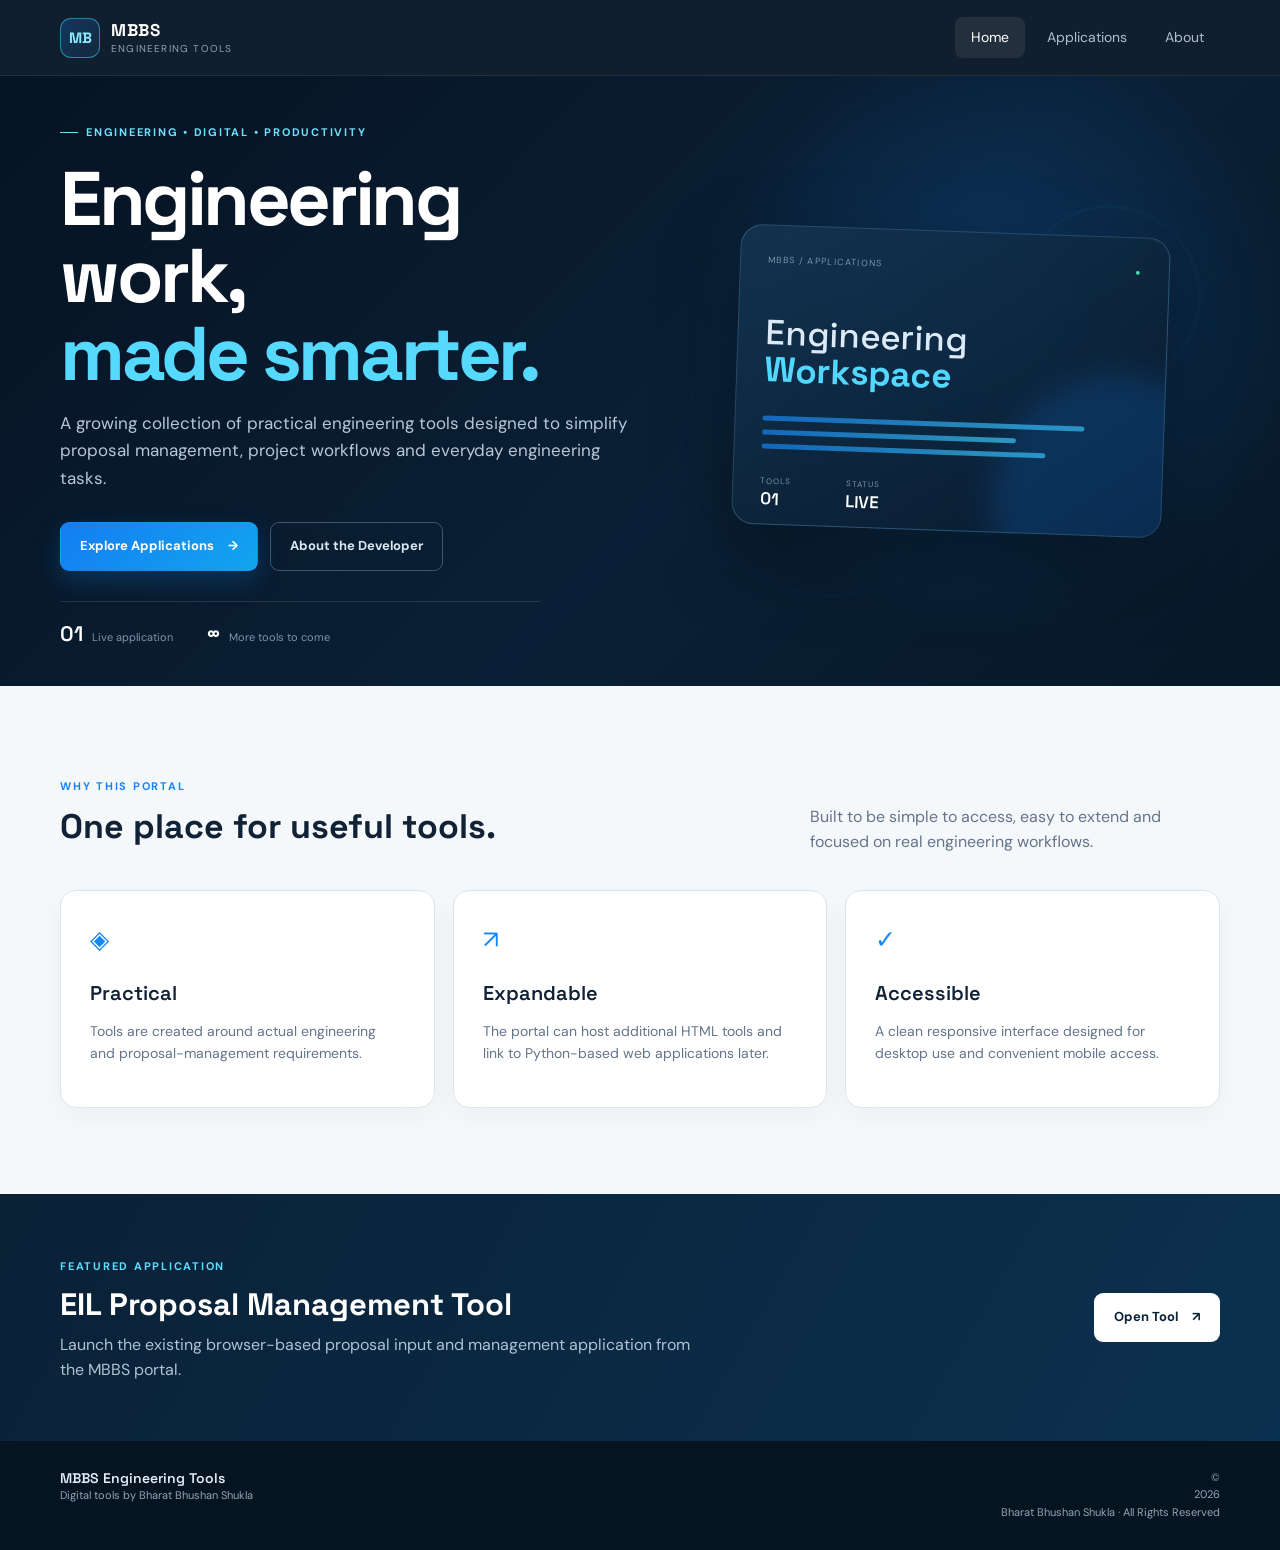
==== index.html @ aa89217a "Add files via upload" ====
<!DOCTYPE html>
<html lang="en">
<head>
  <meta charset="UTF-8">
  <meta name="viewport" content="width=device-width, initial-scale=1.0">
  <meta name="description" content="MBBS Engineering Tools — engineering productivity applications by Bharat Bhushan Shukla.">
  <title>MBBS Engineering Tools | Bharat Bhushan Shukla</title>
  <link rel="icon" type="image/svg+xml" href="assets/favicon.svg">
  <link rel="stylesheet" href="css/style.css">
</head>
<body>
<header class="site-header">
  <div class="container nav-wrap">
    <a class="brand" href="index.html" aria-label="MBBS Engineering Tools home">
      <span class="brand-mark">MB</span>
      <span><b>MBBS</b><small>Engineering Tools</small></span>
    </a>
    <button class="menu-toggle" aria-label="Open navigation">☰</button>
    <nav class="nav">
      <a class="active" href="index.html">Home</a>
      <a href="applications.html">Applications</a>
      <a href="about.html">About</a>
    </nav>
  </div>
</header>

<main>
  <section class="hero">
    <div class="hero-grid container">
      <div class="hero-copy">
        <div class="eyebrow"><span></span> ENGINEERING • DIGITAL • PRODUCTIVITY</div>
        <h1>Engineering work,<br><em>made smarter.</em></h1>
        <p class="hero-text">
          A growing collection of practical engineering tools designed to simplify
          proposal management, project workflows and everyday engineering tasks.
        </p>
        <div class="hero-actions">
          <a class="btn btn-primary" href="applications.html">Explore Applications <span>→</span></a>
          <a class="btn btn-ghost" href="about.html">About the Developer</a>
        </div>
        <div class="hero-meta">
          <div><strong>01</strong><span>Live application</span></div>
          <div><strong>∞</strong><span>More tools to come</span></div>
        </div>
      </div>
      <div class="hero-art" aria-hidden="true">
        <div class="orb orb-one"></div><div class="orb orb-two"></div>
        <div class="dashboard-card">
          <div class="dash-top"><span>MBBS / APPLICATIONS</span><i>●</i></div>
          <div class="dash-title">Engineering<br><b>Workspace</b></div>
          <div class="dash-lines">
            <span style="width:86%"></span><span style="width:68%"></span><span style="width:76%"></span>
          </div>
          <div class="dash-stat-row">
            <div><small>TOOLS</small><b>01</b></div>
            <div><small>STATUS</small><b>LIVE</b></div>
          </div>
          <div class="grid-glow"></div>
        </div>
      </div>
    </div>
  </section>

  <section class="section" id="features">
    <div class="container">
      <div class="section-heading">
        <div><span class="eyebrow">WHY THIS PORTAL</span><h2>One place for useful tools.</h2></div>
        <p>Built to be simple to access, easy to extend and focused on real engineering workflows.</p>
      </div>
      <div class="feature-grid">
        <article class="feature-card"><span class="icon">◈</span><h3>Practical</h3><p>Tools are created around actual engineering and proposal-management requirements.</p></article>
        <article class="feature-card"><span class="icon">↗</span><h3>Expandable</h3><p>The portal can host additional HTML tools and link to Python-based web applications later.</p></article>
        <article class="feature-card"><span class="icon">✓</span><h3>Accessible</h3><p>A clean responsive interface designed for desktop use and convenient mobile access.</p></article>
      </div>
    </div>
  </section>

  <section class="spotlight">
    <div class="container spotlight-inner">
      <div><span class="eyebrow">FEATURED APPLICATION</span><h2>EIL Proposal Management Tool</h2>
        <p>Launch the existing browser-based proposal input and management application from the MBBS portal.</p>
      </div>
      <a class="btn btn-light" href="apps/proposal/bbs15.html">Open Tool <span>↗</span></a>
    </div>
  </section>
</main>

<footer class="footer">
  <div class="container footer-inner">
    <div><b>MBBS Engineering Tools</b><span>Digital tools by Bharat Bhushan Shukla</span></div>
    <div>© <span class="year"></span> Bharat Bhushan Shukla · All Rights Reserved</div>
  </div>
</footer>
<script src="js/script.js"></script>
</body>
</html>
---- css/style.css ----
@import url('https://fonts.googleapis.com/css2?family=DM+Sans:wght@400;500;600;700&family=Space+Grotesk:wght@500;600;700&display=swap');
:root{--navy:#071525;--navy2:#0b2035;--blue:#1787ff;--cyan:#42d7ff;--ink:#122236;--muted:#64748b;--line:#dbe5ef;--bg:#f5f8fb;--white:#fff}
*{box-sizing:border-box}html{scroll-behavior:smooth}body{margin:0;font-family:"DM Sans",Arial,sans-serif;color:var(--ink);background:var(--bg);line-height:1.6}a{text-decoration:none;color:inherit}.container{width:min(1160px,calc(100% - 40px));margin:auto}
.site-header{height:76px;background:rgba(7,21,37,.96);color:#fff;position:sticky;top:0;z-index:20;border-bottom:1px solid rgba(255,255,255,.08);backdrop-filter:blur(12px)}.nav-wrap{height:100%;display:flex;align-items:center;justify-content:space-between}.brand{display:flex;align-items:center;gap:11px}.brand-mark{display:grid;place-items:center;width:40px;height:40px;border:1px solid rgba(66,215,255,.5);border-radius:11px;color:#8feaff;font:700 15px "Space Grotesk";background:linear-gradient(135deg,rgba(23,135,255,.25),rgba(66,215,255,.06))}.brand b{display:block;font:700 17px "Space Grotesk";letter-spacing:.04em}.brand small{display:block;color:#91a4b9;font-size:10px;letter-spacing:.12em;text-transform:uppercase}.nav{display:flex;gap:6px}.nav a{padding:9px 16px;color:#aebfd0;border-radius:8px;font-size:14px}.nav a:hover,.nav a.active{color:#fff;background:rgba(255,255,255,.08)}.menu-toggle{display:none;background:none;border:0;color:#fff;font-size:25px}
.hero{min-height:610px;background:radial-gradient(circle at 78% 42%,rgba(23,135,255,.23),transparent 29%),linear-gradient(135deg,#061322,#0a2036 58%,#071827);color:#fff;overflow:hidden}.hero-grid{min-height:610px;display:grid;grid-template-columns:1.03fr .97fr;align-items:center;gap:50px}.eyebrow{display:inline-flex;align-items:center;gap:8px;font-size:11px;font-weight:700;letter-spacing:.16em;color:#1684f7}.hero .eyebrow{color:#6fe1ff}.eyebrow span{display:inline-block;width:18px;height:1px;background:currentColor}.hero h1,.page-hero h1{font:700 clamp(44px,6vw,76px)/1.02 "Space Grotesk";letter-spacing:-.045em;margin:18px 0}.hero h1 em,.page-hero h1 em{font-style:normal;color:#56d9ff}.hero-text{max-width:600px;color:#b7c7d8;font-size:17px}.hero-actions{display:flex;gap:12px;margin:30px 0}.btn{display:inline-flex;align-items:center;gap:14px;padding:13px 19px;border-radius:9px;font-weight:700;font-size:13px;border:1px solid transparent;transition:.2s transform,.2s box-shadow}.btn:hover{transform:translateY(-2px)}.btn-primary{color:#fff;background:linear-gradient(135deg,#147df2,#12a5ef);box-shadow:0 10px 25px rgba(18,140,240,.22)}.btn-ghost{color:#dbe7f3;border-color:#41566d}.btn-light{color:#0a233a;background:#fff}.hero-meta{display:flex;gap:34px;border-top:1px solid rgba(255,255,255,.12);padding-top:18px;max-width:480px}.hero-meta div{display:flex;gap:9px;align-items:baseline}.hero-meta strong{font:600 21px "Space Grotesk";color:#fff}.hero-meta span{font-size:11px;color:#8195a9}.hero-art{position:relative;height:440px;display:grid;place-items:center}.dashboard-card{position:relative;width:min(430px,90%);height:300px;padding:27px;border:1px solid rgba(126,210,255,.24);border-radius:22px;background:linear-gradient(145deg,rgba(20,53,82,.86),rgba(7,24,42,.9));box-shadow:0 30px 80px rgba(0,0,0,.35);overflow:hidden;transform:rotate(2deg)}.dash-top{display:flex;justify-content:space-between;color:#7894aa;font-size:9px;letter-spacing:.15em}.dash-top i{color:#47dcaa;font-style:normal}.dash-title{font:500 35px/1.05 "Space Grotesk";margin-top:48px;color:#dceaf7}.dash-title b{color:#52d7ff}.dash-lines{display:grid;gap:9px;margin-top:27px}.dash-lines span{display:block;height:5px;border-radius:10px;background:linear-gradient(90deg,#1689ff,#43d8ff);opacity:.65}.dash-stat-row{display:flex;gap:55px;margin-top:26px}.dash-stat-row small,.dash-stat-row b{display:block}.dash-stat-row small{font-size:8px;color:#7894aa;letter-spacing:.12em}.dash-stat-row b{font:600 17px "Space Grotesk";color:#fff}.grid-glow{position:absolute;right:-90px;bottom:-100px;width:260px;height:260px;border-radius:50%;background:rgba(23,135,255,.18);filter:blur(15px)}.orb{position:absolute;border-radius:50%;filter:blur(1px)}.orb-one{width:180px;height:180px;top:45px;right:20px;border:1px solid rgba(66,215,255,.12)}.orb-two{width:300px;height:300px;bottom:5px;left:0;border:1px solid rgba(23,135,255,.09)}
.section{padding:86px 0}.section-heading{display:flex;justify-content:space-between;align-items:end;gap:40px;margin-bottom:35px}.section-heading h2,.spotlight h2,.about-grid h2{font:700 34px/1.15 "Space Grotesk";margin:9px 0}.section-heading p{max-width:410px;color:var(--muted);margin:0}.feature-grid{display:grid;grid-template-columns:repeat(3,1fr);gap:18px}.feature-card{padding:29px;border:1px solid var(--line);border-radius:16px;background:#fff;box-shadow:0 8px 25px rgba(14,38,61,.04)}.feature-card .icon{font-size:25px;color:#1587f7}.feature-card h3{font:600 20px "Space Grotesk";margin:20px 0 8px}.feature-card p,.app-card p,.about-grid p{color:var(--muted);font-size:14px}.spotlight{background:linear-gradient(120deg,#0a2136,#0b3150);color:#fff;padding:58px 0}.spotlight-inner{display:flex;align-items:center;justify-content:space-between;gap:30px}.spotlight .eyebrow{color:#59dfff}.spotlight h2{font-size:31px}.spotlight p{color:#afc2d4;max-width:650px;margin:0}.page-hero{padding:90px 0 78px;background:linear-gradient(135deg,#071525,#0b2943);color:#fff}.page-hero p{color:#aec1d3;max-width:650px}.app-grid{display:grid;grid-template-columns:repeat(2,1fr);gap:22px}.app-card{position:relative;background:#fff;border:1px solid var(--line);border-radius:18px;padding:31px;min-height:370px;box-shadow:0 10px 35px rgba(14,38,61,.05)}.app-card.featured-app{border-top:3px solid #1787ff}.app-number{position:absolute;right:26px;top:25px;font:600 13px "Space Grotesk";color:#a8b7c6}.app-icon{width:53px;height:53px;display:grid;place-items:center;border-radius:13px;background:#0b2843;color:#65ddff;font:700 14px "Space Grotesk";margin-bottom:20px}.app-icon.muted{background:#edf3f7;color:#8ea0af;font-size:26px}.app-status{font-size:10px;font-weight:700;letter-spacing:.13em;color:#1687f5}.app-card h2{font:600 25px/1.2 "Space Grotesk";margin:11px 0}.tags{display:flex;gap:7px;flex-wrap:wrap;margin:21px 0}.tags span{font-size:10px;padding:5px 9px;border-radius:30px;background:#eef5fa;color:#5c7184}.coming-soon{background:linear-gradient(180deg,#fff,#f7fafc)}.btn-disabled{background:#edf2f6;color:#93a3b1;cursor:default}.about-grid{display:grid;grid-template-columns:270px 1fr;gap:70px;align-items:start}.about-badge{height:270px;border-radius:24px;background:linear-gradient(145deg,#0a2945,#0a1726);display:grid;place-items:center;color:#fff;box-shadow:0 20px 50px rgba(5,25,44,.2)}.about-badge span{font:700 70px "Space Grotesk";color:#62ddff}.about-badge small{margin-top:-80px;letter-spacing:.2em;color:#91a9bd}.callout{margin-top:28px;padding:18px 20px;border-left:3px solid #1787ff;background:#f1f7fb;display:flex;flex-direction:column;gap:4px;font-size:13px}.callout span{color:var(--muted)}.footer{background:#061421;color:#91a4b7;padding:28px 0}.footer-inner{display:flex;justify-content:space-between;gap:30px;font-size:11px}.footer b{display:block;color:#e1edf7;font:600 14px "Space Grotesk"}.footer span{display:block}.footer-inner>div:last-child{align-self:end;text-align:right}
@media(max-width:760px){.container{width:min(100% - 28px,1160px)}.site-header{height:68px}.menu-toggle{display:block}.nav{display:none;position:absolute;left:14px;right:14px;top:62px;padding:10px;background:#0a1e32;border:1px solid #294058;border-radius:12px;flex-direction:column}.nav.open{display:flex}.nav a{padding:12px}.hero,.hero-grid{min-height:auto}.hero-grid{grid-template-columns:1fr;padding-top:72px;padding-bottom:60px}.hero-art{height:330px}.dashboard-card{height:255px}.hero h1{font-size:48px}.hero-actions{flex-wrap:wrap}.section{padding:65px 0}.section-heading,.spotlight-inner{display:block}.section-heading p{margin-top:15px}.feature-grid,.app-grid,.about-grid{grid-template-columns:1fr}.feature-grid{gap:12px}.spotlight .btn{margin-top:24px}.page-hero{padding:65px 0 55px}.page-hero h1{font-size:48px}.about-grid{gap:30px}.about-badge{height:200px}.footer-inner{display:block}.footer-inner>div:last-child{text-align:left;margin-top:15px}.dash-title{font-size:29px}}
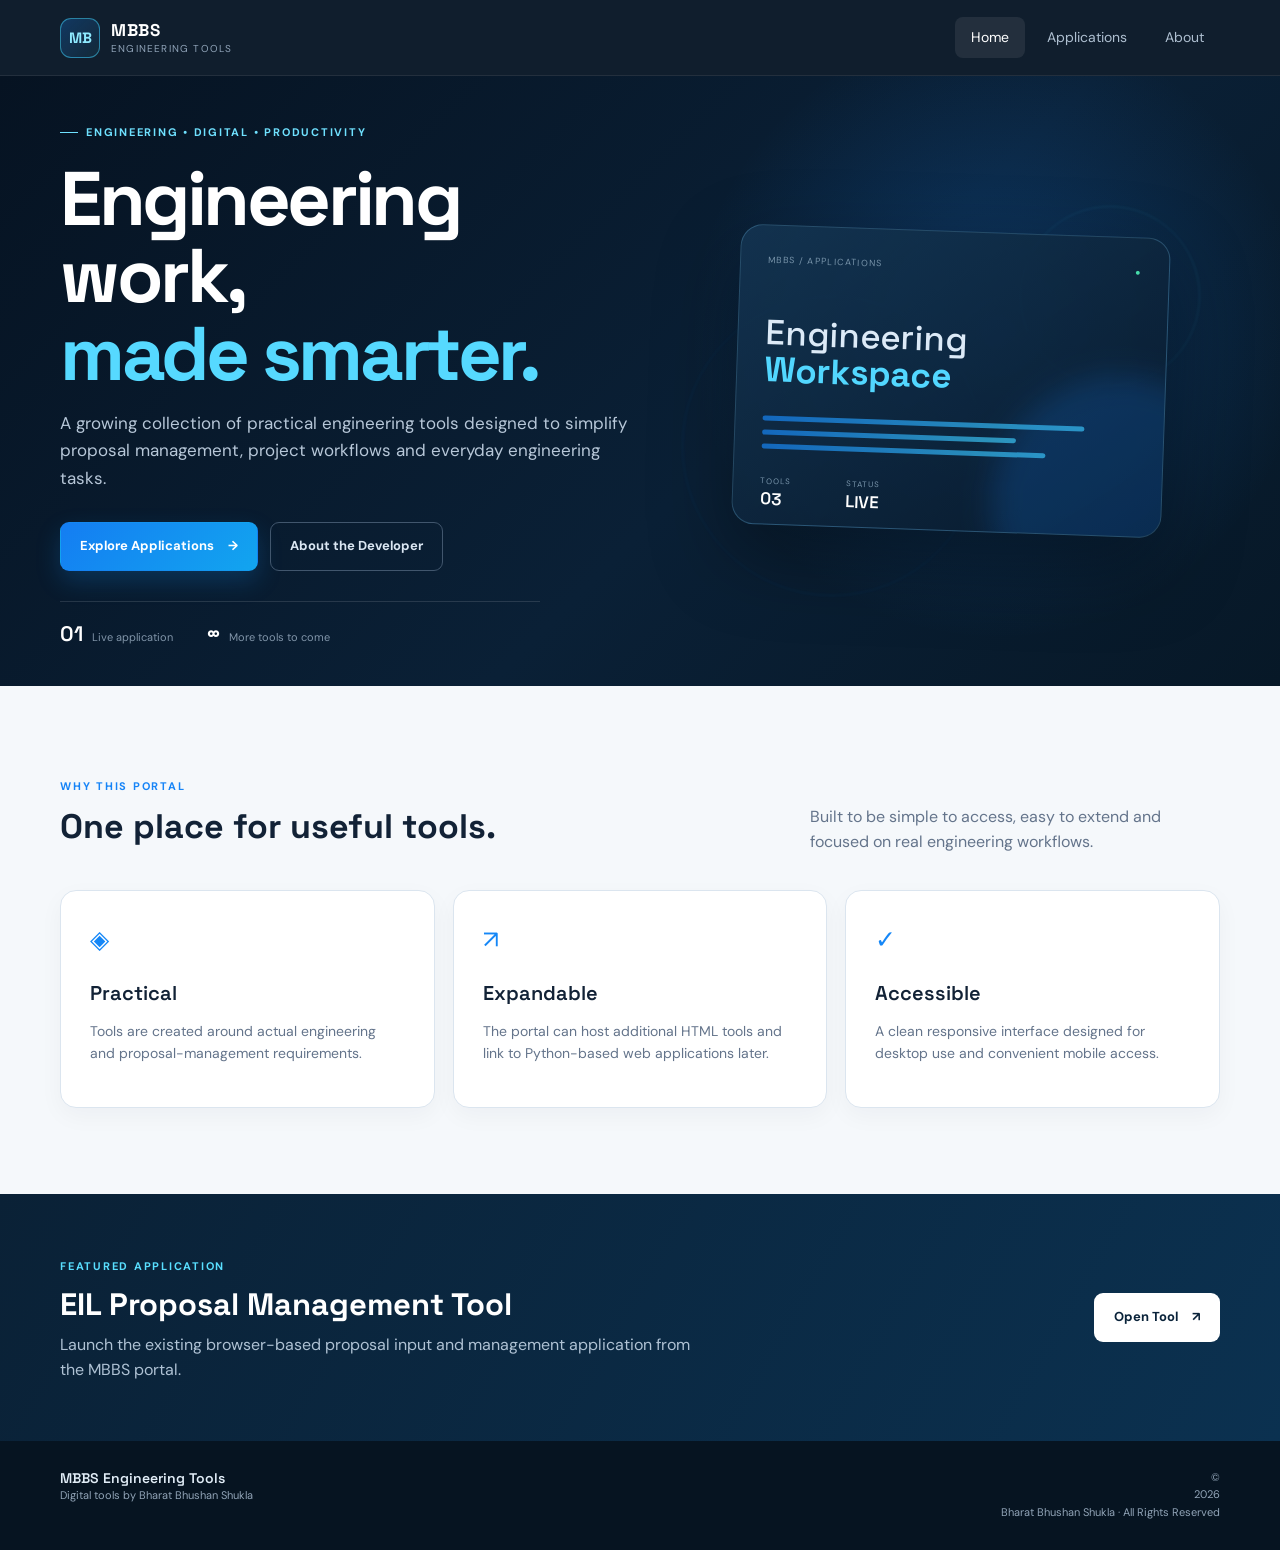
==== commit a9dbfaea: "Update tool count from 01 to 03 in index.html" ====
--- a/index.html
+++ b/index.html
@@ -52,7 +52,7 @@
             <span style="width:86%"></span><span style="width:68%"></span><span style="width:76%"></span>
           </div>
           <div class="dash-stat-row">
-            <div><small>TOOLS</small><b>01</b></div>
+            <div><small>TOOLS</small><b>03</b></div>
             <div><small>STATUS</small><b>LIVE</b></div>
           </div>
           <div class="grid-glow"></div>
@@ -93,4 +93,4 @@
 </footer>
 <script src="js/script.js"></script>
 </body>
-</html>+</html>
--- a/css/style.css
+++ b/css/style.css
@@ -5,3 +5,21 @@
 .hero{min-height:610px;background:radial-gradient(circle at 78% 42%,rgba(23,135,255,.23),transparent 29%),linear-gradient(135deg,#061322,#0a2036 58%,#071827);color:#fff;overflow:hidden}.hero-grid{min-height:610px;display:grid;grid-template-columns:1.03fr .97fr;align-items:center;gap:50px}.eyebrow{display:inline-flex;align-items:center;gap:8px;font-size:11px;font-weight:700;letter-spacing:.16em;color:#1684f7}.hero .eyebrow{color:#6fe1ff}.eyebrow span{display:inline-block;width:18px;height:1px;background:currentColor}.hero h1,.page-hero h1{font:700 clamp(44px,6vw,76px)/1.02 "Space Grotesk";letter-spacing:-.045em;margin:18px 0}.hero h1 em,.page-hero h1 em{font-style:normal;color:#56d9ff}.hero-text{max-width:600px;color:#b7c7d8;font-size:17px}.hero-actions{display:flex;gap:12px;margin:30px 0}.btn{display:inline-flex;align-items:center;gap:14px;padding:13px 19px;border-radius:9px;font-weight:700;font-size:13px;border:1px solid transparent;transition:.2s transform,.2s box-shadow}.btn:hover{transform:translateY(-2px)}.btn-primary{color:#fff;background:linear-gradient(135deg,#147df2,#12a5ef);box-shadow:0 10px 25px rgba(18,140,240,.22)}.btn-ghost{color:#dbe7f3;border-color:#41566d}.btn-light{color:#0a233a;background:#fff}.hero-meta{display:flex;gap:34px;border-top:1px solid rgba(255,255,255,.12);padding-top:18px;max-width:480px}.hero-meta div{display:flex;gap:9px;align-items:baseline}.hero-meta strong{font:600 21px "Space Grotesk";color:#fff}.hero-meta span{font-size:11px;color:#8195a9}.hero-art{position:relative;height:440px;display:grid;place-items:center}.dashboard-card{position:relative;width:min(430px,90%);height:300px;padding:27px;border:1px solid rgba(126,210,255,.24);border-radius:22px;background:linear-gradient(145deg,rgba(20,53,82,.86),rgba(7,24,42,.9));box-shadow:0 30px 80px rgba(0,0,0,.35);overflow:hidden;transform:rotate(2deg)}.dash-top{display:flex;justify-content:space-between;color:#7894aa;font-size:9px;letter-spacing:.15em}.dash-top i{color:#47dcaa;font-style:normal}.dash-title{font:500 35px/1.05 "Space Grotesk";margin-top:48px;color:#dceaf7}.dash-title b{color:#52d7ff}.dash-lines{display:grid;gap:9px;margin-top:27px}.dash-lines span{display:block;height:5px;border-radius:10px;background:linear-gradient(90deg,#1689ff,#43d8ff);opacity:.65}.dash-stat-row{display:flex;gap:55px;margin-top:26px}.dash-stat-row small,.dash-stat-row b{display:block}.dash-stat-row small{font-size:8px;color:#7894aa;letter-spacing:.12em}.dash-stat-row b{font:600 17px "Space Grotesk";color:#fff}.grid-glow{position:absolute;right:-90px;bottom:-100px;width:260px;height:260px;border-radius:50%;background:rgba(23,135,255,.18);filter:blur(15px)}.orb{position:absolute;border-radius:50%;filter:blur(1px)}.orb-one{width:180px;height:180px;top:45px;right:20px;border:1px solid rgba(66,215,255,.12)}.orb-two{width:300px;height:300px;bottom:5px;left:0;border:1px solid rgba(23,135,255,.09)}
 .section{padding:86px 0}.section-heading{display:flex;justify-content:space-between;align-items:end;gap:40px;margin-bottom:35px}.section-heading h2,.spotlight h2,.about-grid h2{font:700 34px/1.15 "Space Grotesk";margin:9px 0}.section-heading p{max-width:410px;color:var(--muted);margin:0}.feature-grid{display:grid;grid-template-columns:repeat(3,1fr);gap:18px}.feature-card{padding:29px;border:1px solid var(--line);border-radius:16px;background:#fff;box-shadow:0 8px 25px rgba(14,38,61,.04)}.feature-card .icon{font-size:25px;color:#1587f7}.feature-card h3{font:600 20px "Space Grotesk";margin:20px 0 8px}.feature-card p,.app-card p,.about-grid p{color:var(--muted);font-size:14px}.spotlight{background:linear-gradient(120deg,#0a2136,#0b3150);color:#fff;padding:58px 0}.spotlight-inner{display:flex;align-items:center;justify-content:space-between;gap:30px}.spotlight .eyebrow{color:#59dfff}.spotlight h2{font-size:31px}.spotlight p{color:#afc2d4;max-width:650px;margin:0}.page-hero{padding:90px 0 78px;background:linear-gradient(135deg,#071525,#0b2943);color:#fff}.page-hero p{color:#aec1d3;max-width:650px}.app-grid{display:grid;grid-template-columns:repeat(2,1fr);gap:22px}.app-card{position:relative;background:#fff;border:1px solid var(--line);border-radius:18px;padding:31px;min-height:370px;box-shadow:0 10px 35px rgba(14,38,61,.05)}.app-card.featured-app{border-top:3px solid #1787ff}.app-number{position:absolute;right:26px;top:25px;font:600 13px "Space Grotesk";color:#a8b7c6}.app-icon{width:53px;height:53px;display:grid;place-items:center;border-radius:13px;background:#0b2843;color:#65ddff;font:700 14px "Space Grotesk";margin-bottom:20px}.app-icon.muted{background:#edf3f7;color:#8ea0af;font-size:26px}.app-status{font-size:10px;font-weight:700;letter-spacing:.13em;color:#1687f5}.app-card h2{font:600 25px/1.2 "Space Grotesk";margin:11px 0}.tags{display:flex;gap:7px;flex-wrap:wrap;margin:21px 0}.tags span{font-size:10px;padding:5px 9px;border-radius:30px;background:#eef5fa;color:#5c7184}.coming-soon{background:linear-gradient(180deg,#fff,#f7fafc)}.btn-disabled{background:#edf2f6;color:#93a3b1;cursor:default}.about-grid{display:grid;grid-template-columns:270px 1fr;gap:70px;align-items:start}.about-badge{height:270px;border-radius:24px;background:linear-gradient(145deg,#0a2945,#0a1726);display:grid;place-items:center;color:#fff;box-shadow:0 20px 50px rgba(5,25,44,.2)}.about-badge span{font:700 70px "Space Grotesk";color:#62ddff}.about-badge small{margin-top:-80px;letter-spacing:.2em;color:#91a9bd}.callout{margin-top:28px;padding:18px 20px;border-left:3px solid #1787ff;background:#f1f7fb;display:flex;flex-direction:column;gap:4px;font-size:13px}.callout span{color:var(--muted)}.footer{background:#061421;color:#91a4b7;padding:28px 0}.footer-inner{display:flex;justify-content:space-between;gap:30px;font-size:11px}.footer b{display:block;color:#e1edf7;font:600 14px "Space Grotesk"}.footer span{display:block}.footer-inner>div:last-child{align-self:end;text-align:right}
 @media(max-width:760px){.container{width:min(100% - 28px,1160px)}.site-header{height:68px}.menu-toggle{display:block}.nav{display:none;position:absolute;left:14px;right:14px;top:62px;padding:10px;background:#0a1e32;border:1px solid #294058;border-radius:12px;flex-direction:column}.nav.open{display:flex}.nav a{padding:12px}.hero,.hero-grid{min-height:auto}.hero-grid{grid-template-columns:1fr;padding-top:72px;padding-bottom:60px}.hero-art{height:330px}.dashboard-card{height:255px}.hero h1{font-size:48px}.hero-actions{flex-wrap:wrap}.section{padding:65px 0}.section-heading,.spotlight-inner{display:block}.section-heading p{margin-top:15px}.feature-grid,.app-grid,.about-grid{grid-template-columns:1fr}.feature-grid{gap:12px}.spotlight .btn{margin-top:24px}.page-hero{padding:65px 0 55px}.page-hero h1{font-size:48px}.about-grid{gap:30px}.about-badge{height:200px}.footer-inner{display:block}.footer-inner>div:last-child{text-align:left;margin-top:15px}.dash-title{font-size:29px}}
+
+
+/* HRMT external application */
+.hrmt-card {
+  border-color: rgba(72, 214, 177, 0.30);
+}
+.hr-icon {
+  background: linear-gradient(135deg, #16b89a, #3c7cff) !important;
+}
+.hr-status {
+  color: #42d99b !important;
+}
+.hrmt-card .btn-primary {
+  transition: transform .2s ease, box-shadow .2s ease;
+}
+.hrmt-card .btn-primary:hover {
+  transform: translateY(-2px);
+}
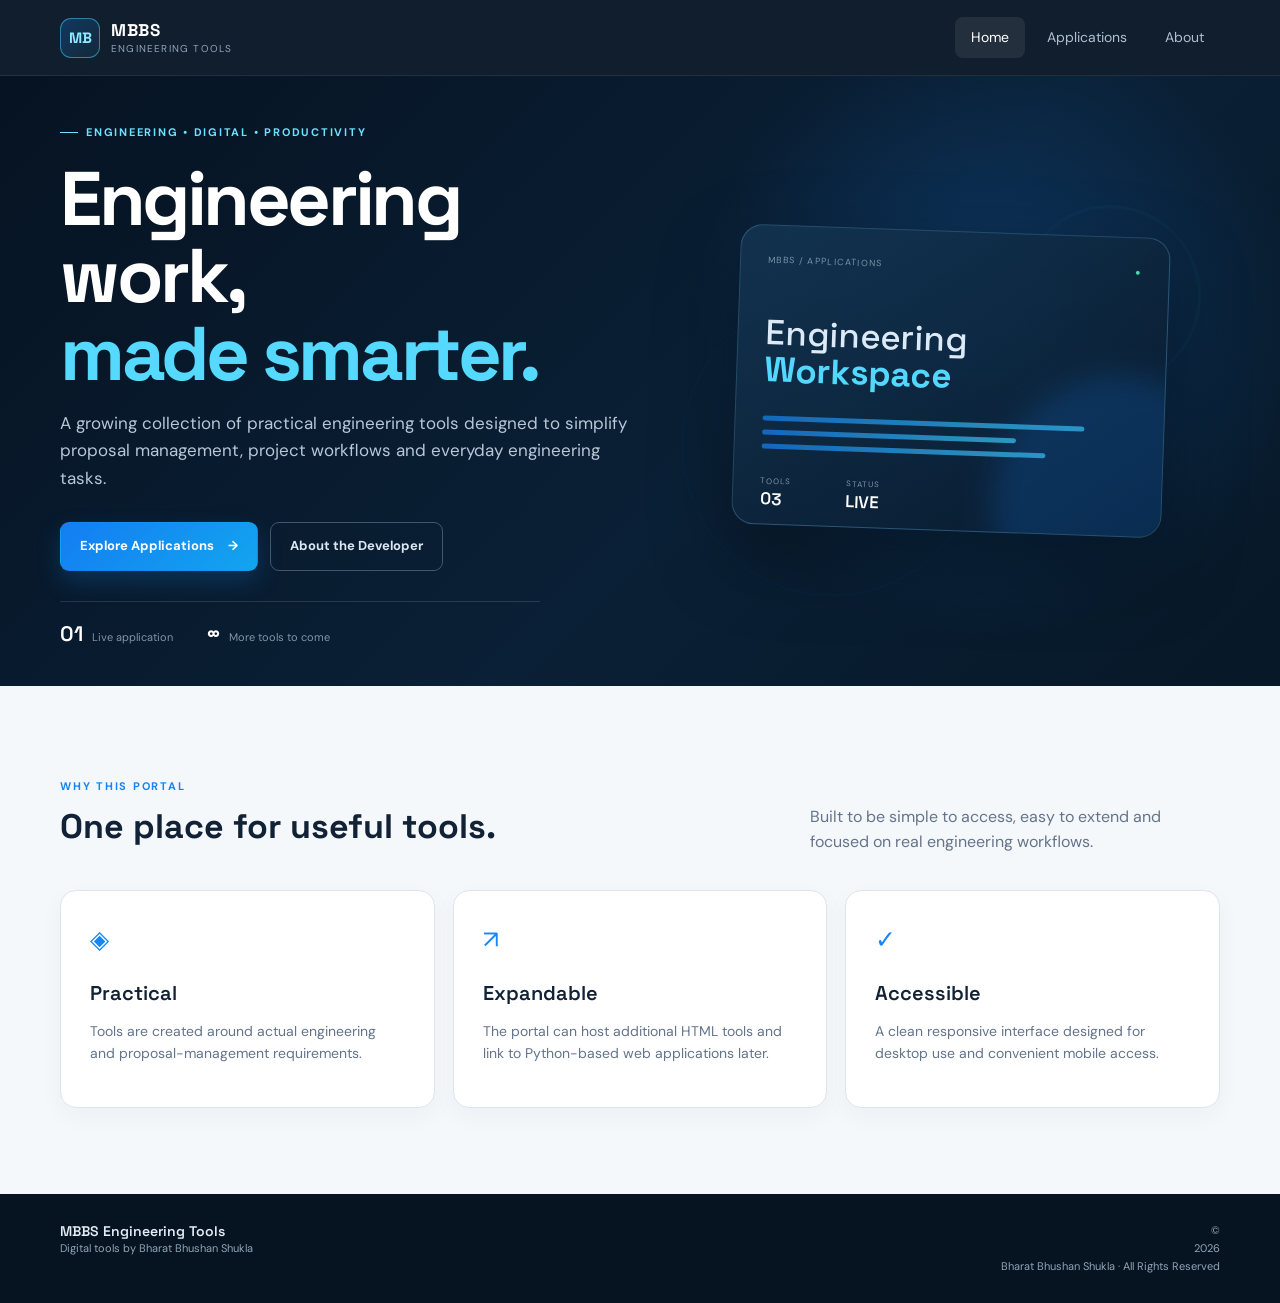
==== commit 1e5b6ace: "Remove spotlight section for EIL Proposal Management Tool Removed the spotlight section for the EIL " ====
--- a/index.html
+++ b/index.html
@@ -75,14 +75,6 @@
     </div>
   </section>
 
-  <section class="spotlight">
-    <div class="container spotlight-inner">
-      <div><span class="eyebrow">FEATURED APPLICATION</span><h2>EIL Proposal Management Tool</h2>
-        <p>Launch the existing browser-based proposal input and management application from the MBBS portal.</p>
-      </div>
-      <a class="btn btn-light" href="apps/proposal/bbs15.html">Open Tool <span>↗</span></a>
-    </div>
-  </section>
 </main>
 
 <footer class="footer">
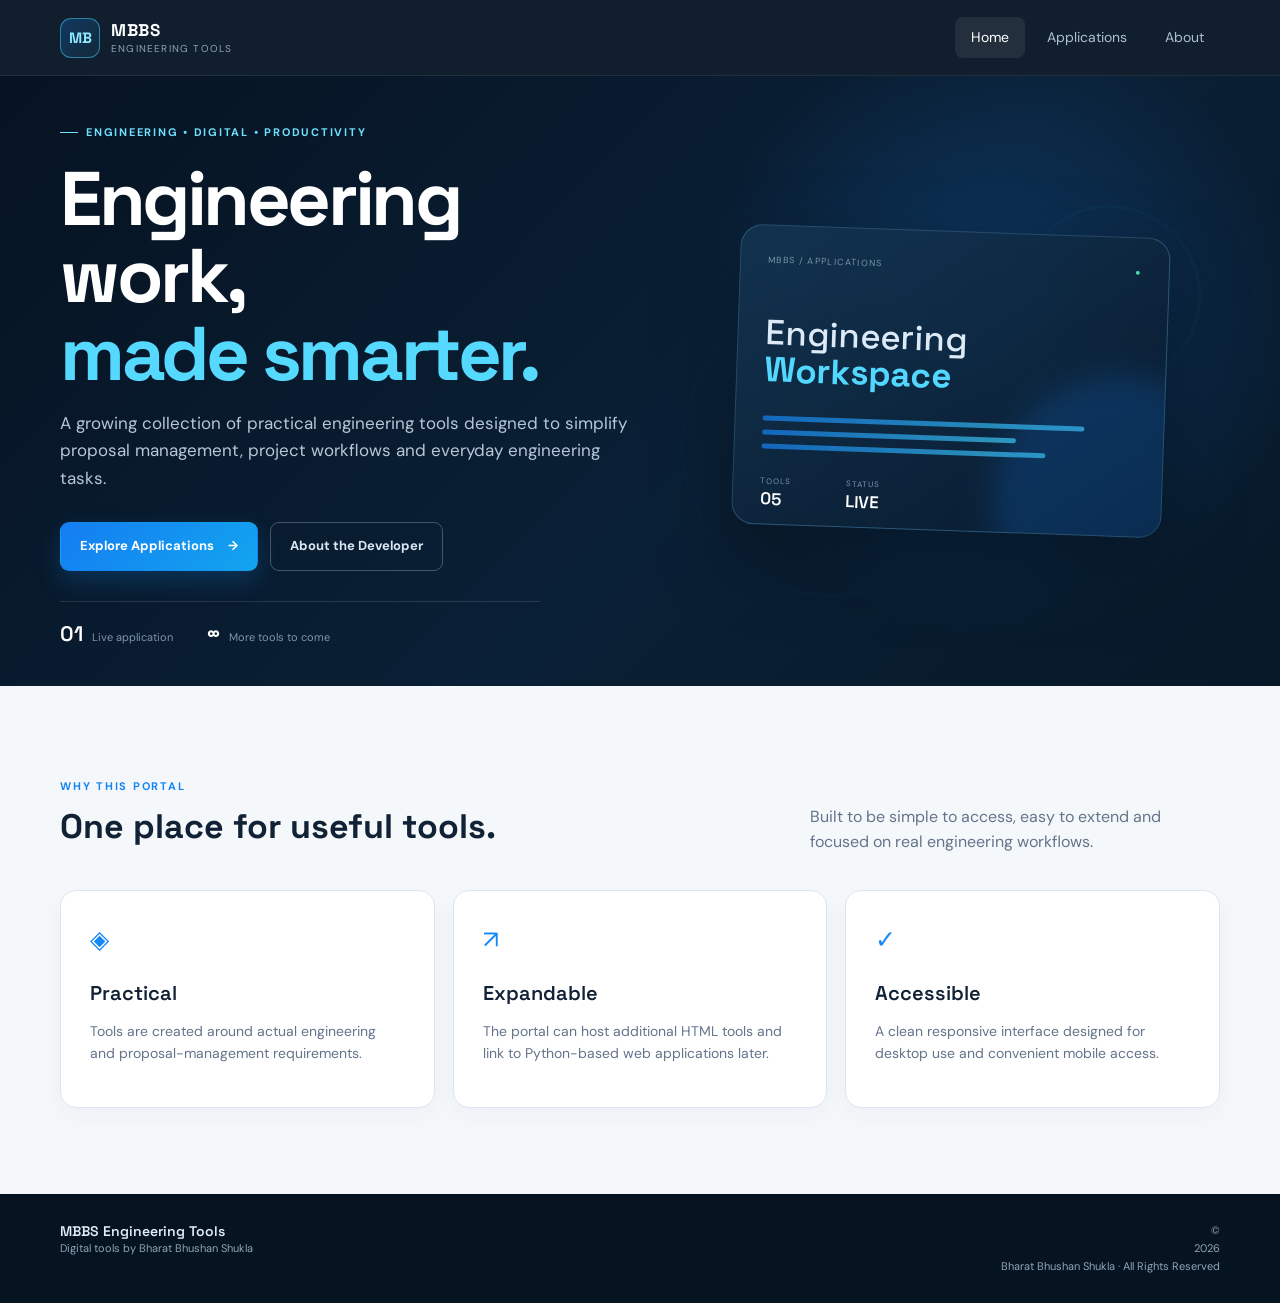
==== commit 68968b81: "Update tool count from 03 to 05 in index.html" ====
--- a/index.html
+++ b/index.html
@@ -52,7 +52,7 @@
             <span style="width:86%"></span><span style="width:68%"></span><span style="width:76%"></span>
           </div>
           <div class="dash-stat-row">
-            <div><small>TOOLS</small><b>03</b></div>
+            <div><small>TOOLS</small><b>05</b></div>
             <div><small>STATUS</small><b>LIVE</b></div>
           </div>
           <div class="grid-glow"></div>
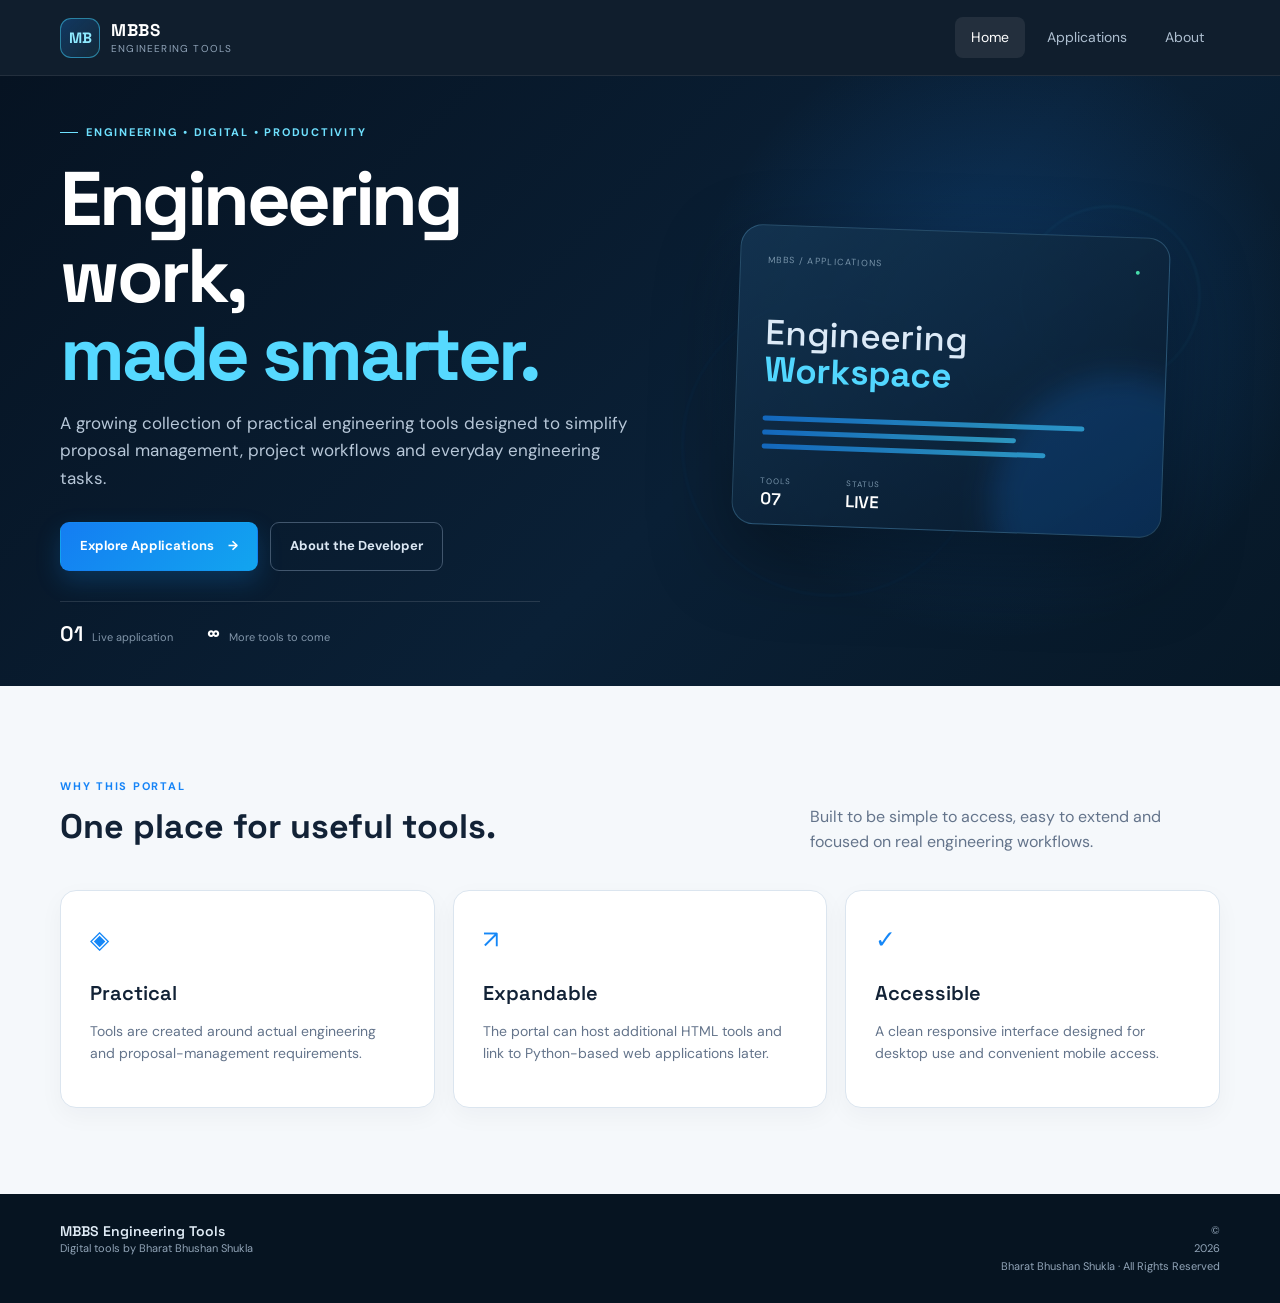
==== commit ea646eda: "Update tool count from 05 to 07 in index.html" ====
--- a/index.html
+++ b/index.html
@@ -52,7 +52,7 @@
             <span style="width:86%"></span><span style="width:68%"></span><span style="width:76%"></span>
           </div>
           <div class="dash-stat-row">
-            <div><small>TOOLS</small><b>05</b></div>
+            <div><small>TOOLS</small><b>07</b></div>
             <div><small>STATUS</small><b>LIVE</b></div>
           </div>
           <div class="grid-glow"></div>
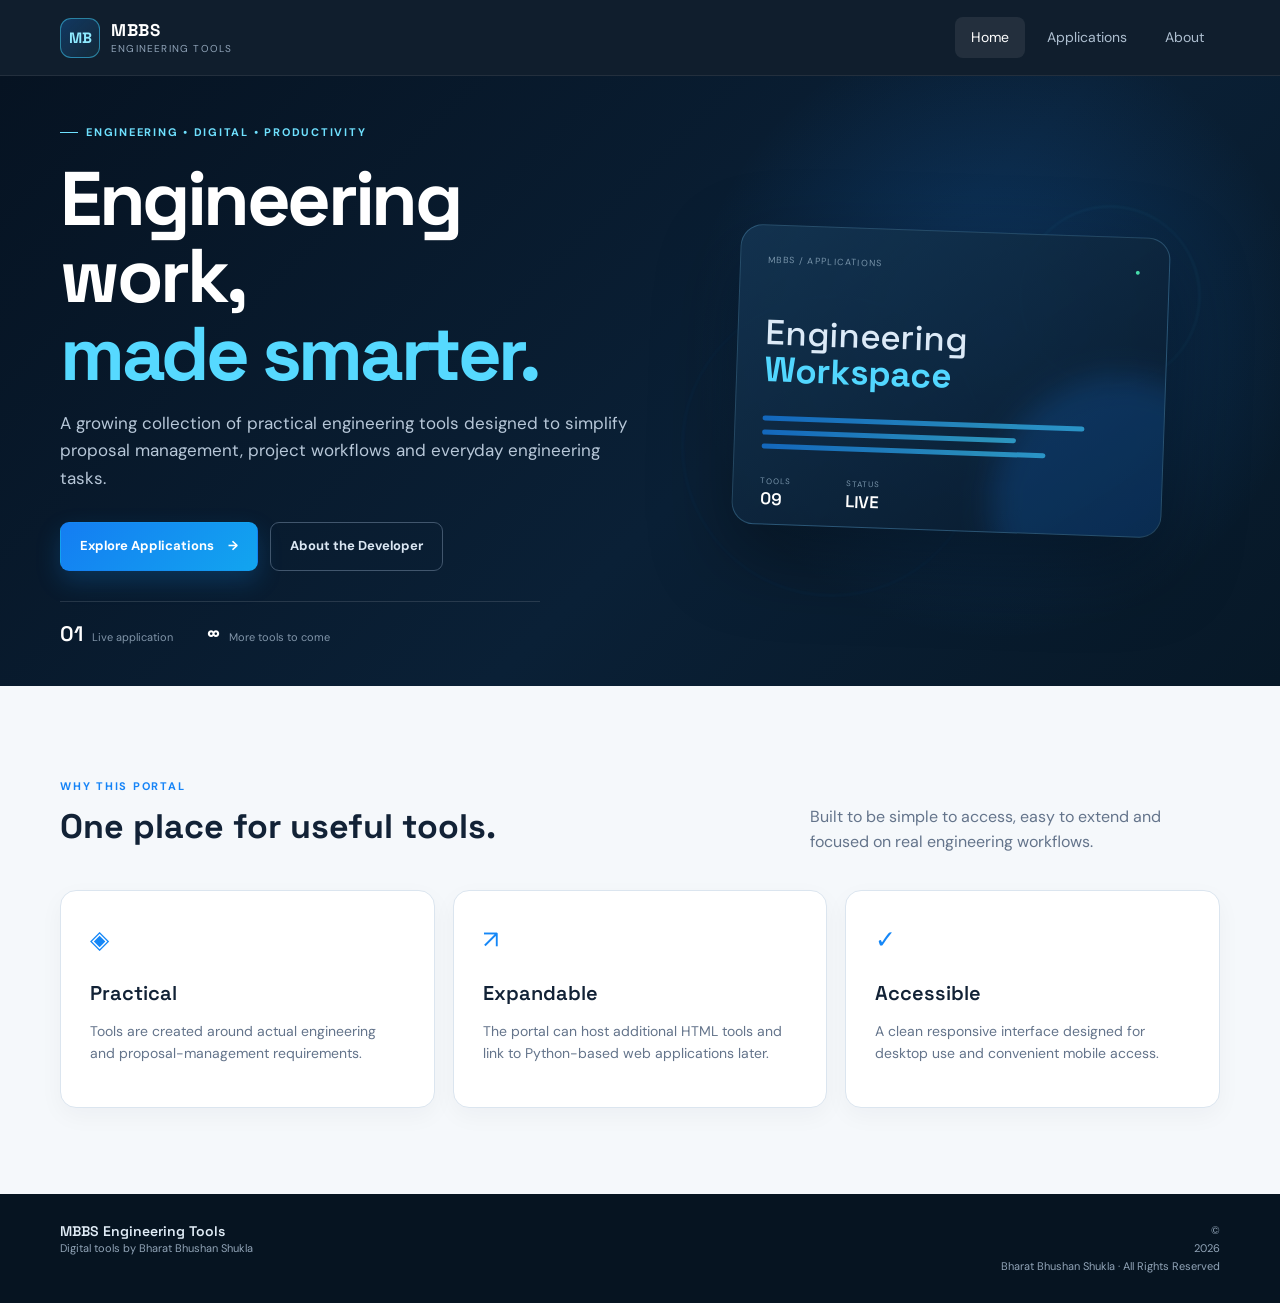
==== commit 3175f0d0: "Update tool count from 07 to 09 in index.html" ====
--- a/index.html
+++ b/index.html
@@ -52,7 +52,7 @@
             <span style="width:86%"></span><span style="width:68%"></span><span style="width:76%"></span>
           </div>
           <div class="dash-stat-row">
-            <div><small>TOOLS</small><b>07</b></div>
+            <div><small>TOOLS</small><b>09</b></div>
             <div><small>STATUS</small><b>LIVE</b></div>
           </div>
           <div class="grid-glow"></div>
